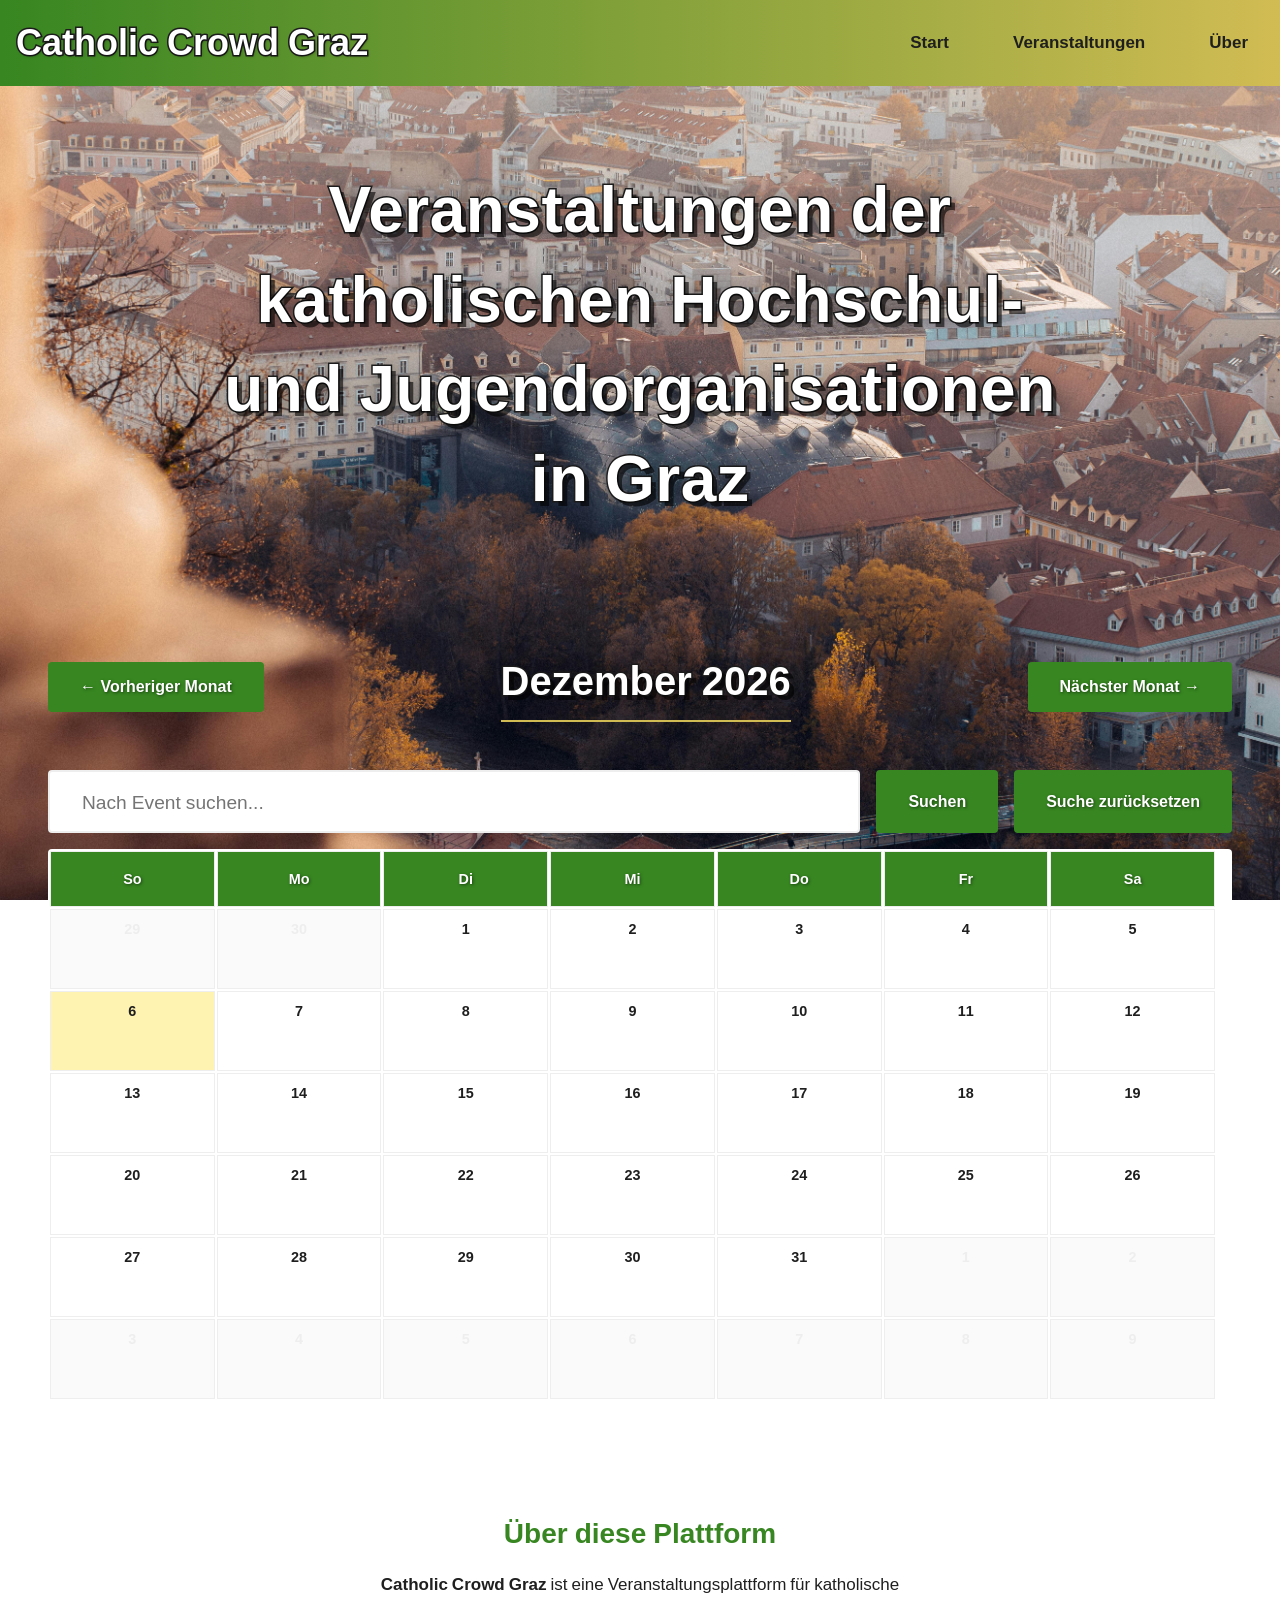
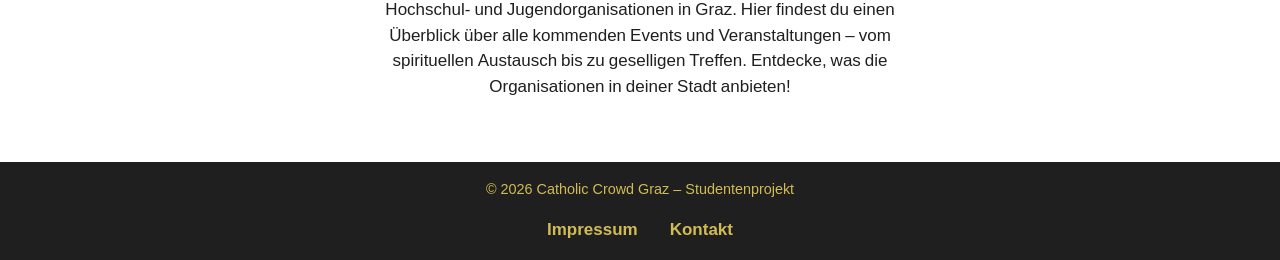
==== index.html @ bbdf63ba "Alternative Lösung für Schatten am Rand des Kalend" ====
<!DOCTYPE html>
<html lang="de">
<head>
    <meta charset="UTF-8">
    <meta name="viewport" content="width=device-width, initial-scale=1.0">
    <title>Catholic Crowd Graz – Event Calendar</title>
    <link rel="stylesheet" href="css/style.css">
</head>
<body>

    <header>
        <h1>Catholic Crowd Graz</h1>
        <nav>
            <a href="#start">Start</a>
            <a href="#veranstaltungen">Veranstaltungen</a>
            <a href="#about">Über</a>
        </nav>
    </header>

    <section class="banner" id="start">
        <h2>Veranstaltungen der katholischen Hochschul- und Jugendorganisationen in Graz</h2>
    </section>

    <main id="veranstaltungen">
        <div id="calendar-controls">
            <button id="prev-month">← Vorheriger Monat</button>
            <h2 id="month-title"></h2>
            <button id="next-month">Nächster Monat →</button>
        </div>
        <div id="search-container">
            <label for="search-input" class="sr-only">Suche</label>
            <input type="text" id="search-input" placeholder="Nach Event suchen...">
            <button id="search-button">Suchen</button>
            <button id="clear-search">Suche zurücksetzen</button>
        </div>
        <button id="calendar-help-btn" class="calendar-help-btn">ℹ️ Wie benutzt man den Kalender?</button>
        <div id="calendar-and-shadows">
            <div id="calendar"></div>
            <div id="shadows"></div>
        </div>
    </main>

    <aside id="calendar-help-modal" class="calendar-help-modal">
        <div class="calendar-help-content">
            <button id="close-help-modal" class="close-help-btn">✕</button>
            <h3>Wie benutzt man den Kalender?</h3>
            <p>Scrolle nach rechts, um weitere Tage zu sehen und drücke auf die Daten, um Informationen zu den Veranstaltungen zu erhalten.</p>
        </div>
    </aside>

    <aside id="search-panel">
        <button id="close-search-panel">✕</button>
        <div id="search-panel-title">Suchergebnisse</div>
        <div id="search-panel-results"></div>
    </aside>

    <section id="about" class="about">
        <h2>Über diese Plattform</h2>
        <p>
            <strong>Catholic Crowd Graz</strong> ist eine Veranstaltungsplattform für katholische Hochschul- und Jugendorganisationen in Graz. 
            Hier findest du einen Überblick über alle kommenden Events und Veranstaltungen – vom spirituellen Austausch bis zu geselligen Treffen. 
            Entdecke, was die Organisationen in deiner Stadt anbieten!
        </p>
    </section>

    <aside id="event-panel">
        <button id="close-panel">✕</button>
        <div id="event-details"></div>
    </aside>

    <footer>
        <p>&copy; 2026 Catholic Crowd Graz – Studentenprojekt</p>
        <nav>
            <a href="imprint.html">Impressum</a>
            <a href="mailto:anna.koell@gmx.at">Kontakt</a>
        </nav>
    </footer>

    <script src="js/main.js"></script>
    <script src="js/search.js"></script>
</body>
</html>
---- css/style.css ----
@font-face {
  font-family: 'Roboto';
  src: url('../fonts/roboto.woff2') format('woff2');
}

@font-face {
  font-family: 'Open Sans';
  src: url('../fonts/open-sans.woff2') format('woff2');
}

/* Variables */

:root {
  /* Farben */
  --primary-green: #378621;
  --secondary-gold: #D1BC53;
  --dark-gray: #1f1f1f;
  --light-gray: #EEEEEE;
  --white: #FFFFFF;


  /* Fonts */
  --font-headline: 'Roboto', sans-serif;
  --font-body: 'Open Sans', sans-serif;

  /* Größen (Mobile-first) */
  --font-size-body: 16px;
  --font-size-h1: 3rem;
  --font-size-h2: 2rem;
  --font-size-h3: 1.1rem;

  /* Spacing */
  --spacing-base: 1rem;
  --spacing-double: 2rem;
  --spacing-half: 0.5rem;
  --spacing-large: 3rem;

  /* Line-height (accessibility) */
  --line-height: 1.5;
  
  /* Text Effects */
  --text-shadow-subtle: 1px 1px 3px rgba(0, 0, 0, 0.5);
  --text-shadow-strong: 5px 5px 0px rgba(0, 0, 0, 0.6), 0 0 20px rgba(0, 0, 0, 0.4);
}

/* Reset */

* {
  margin: 0;
  padding: 0;
  box-sizing: border-box;
}

body {
  font-family: var(--font-body);
  font-size: var(--font-size-body);
  line-height: var(--line-height);
  color: var(--dark-gray);
  background-color: var(--white);
  display: grid;
  grid-template-columns: 1fr;
  grid-template-rows: auto auto 1fr auto auto;
  min-height: 100vh;
}

/* Tablet (768px+) */
@media (min-width: 768px) {
  :root {
    --font-size-h1: 2rem;
    --font-size-h2: 1.5rem;
    --font-size-h3: 1.25rem;
  }
}

/* Desktop (1200px+) */
@media (min-width: 1200px) {
  :root {
    --font-size-body: 17px;
    --font-size-h1: 2.25rem;
    --font-size-h2: 1.75rem;
    --font-size-h3: 1.5rem;
  }
}

h1, h2, h3 {
  font-family: var(--font-headline);
  font-weight: 700;
  margin-bottom: var(--spacing-base);
}

h1 { font-size: var(--font-size-h1); }
h2 { font-size: var(--font-size-h2); }
h3 { font-size: var(--font-size-h3); }

a {
  color: var(--primary-green);
  text-decoration: none;
  transition: opacity 0.2s ease;
}

a:hover {
  opacity: 0.8;
}

button {
  cursor: pointer;
  transition: background-color 0.2s ease;
}

/* Header */

header {
  background: #378621;
  background: linear-gradient(180deg,rgba(55, 134, 33, 1) 0%, rgba(209, 188, 83, 1) 100%);
  padding: var(--spacing-base);
  display: flex;
  justify-content: space-between;
  align-items: center;
  flex-wrap: wrap;
 
}

@media (min-width: 1200px) {
  header {
  background: #378621;
  background: linear-gradient(90deg,rgba(55, 134, 33, 1) 0%, rgba(209, 188, 83, 1) 100%);
  padding: var(--spacing-base);
  display: flex;
  justify-content: space-between;
  align-items: center;
  flex-wrap: wrap;
}
}


header h1 {
  color: var(--white);
  flex: 1;
  margin-bottom: 0;
  min-width: 200px;
  text-shadow: var(--text-shadow-subtle);
   paint-order: stroke fill;
  -webkit-text-stroke: 3px var(--dark-gray);
}

header nav {
  display: flex;
  gap: var(--spacing-double)
}

header nav a {
  color: var(--dark-gray);
  font-weight: 600;
  padding: var(--spacing-half) var(--spacing-base);
  border-bottom: 3px solid transparent;
  transition: border-color 0.2s ease;
}

header nav a:hover {
  opacity: 1;
  border-bottom-color: var(--dark-gray);
}

@media (max-width: 767px) {
  header {
    flex-direction: column;
    text-align: center;
  }

  header h1 {
    width: 100%;
    margin-bottom: var(--spacing-half);
  }

  header nav {
    gap: var(--spacing-base);
  }
}

/* Banner */

.banner {
  background-color: var(--secondary-gold);
  background-image: url('../images/pexels-usidz-36551806.jpg');
  background-size: cover;
  background-position: center;
  background-attachment: fixed;
  padding: var(--spacing-large) var(--spacing-base);
  text-align: center;
}

.banner h2 {
  font-size: 2.5rem;
  font-weight: 700;
  max-width: 900px;
  line-height: 1.4;
  margin: 0 auto;
  color: var(--white);
  text-shadow: var(--text-shadow-strong);
  paint-order: stroke fill;
  -webkit-text-stroke: 3px var(--dark-gray);
  letter-spacing: 0.5px;
}

.banner p {
  font-size: 1.8rem;
  font-weight: 500;
  max-width: 800px;
  line-height: 1.6;
  margin: 0 auto;
  color: var(--white);
  text-shadow: var(--text-shadow-strong);
}

@media (min-width: 768px) {
  .banner {
    padding: 4rem var(--spacing-double);
  }

  .banner h2 {
    font-size: 3.2rem;
  }

  .banner p {
    font-size: 2.2rem;
    font-weight: 600;
  }
}

@media (min-width: 1200px) {
  .banner {
    padding: 5rem var(--spacing-double);
  }

  .banner h2 {
    font-size: 4rem;
  }

  .banner p {
    font-size: 2.8rem;
    font-weight: 600;
  }
}

/* Calendar */

main {
  padding: var(--spacing-large);
  overflow-y: auto;
  background-image: url('../images/pexels-usidz-36551806.jpg');
  background-size: cover;
  background-position: center;
  background-attachment: fixed;
  background-color: #fafafa;
}

#calendar-controls {
  display: flex;
  justify-content: space-between;
  align-items: center;
  margin-bottom: var(--spacing-large);
  flex-wrap: wrap;
}

#calendar-controls button {
  font-size: 1rem;
  background-color: var(--primary-green);
  color: var(--white);
  padding: var(--spacing-half) var(--spacing-base);
  border: none;
  border-radius: 4px;
  font-weight: 600;
  text-shadow: var(--text-shadow-subtle);
}

#calendar-controls button:hover {
  background-color: var(--secondary-gold);
  color: var(--dark-gray);
  text-shadow: none;
}

@media (max-width: 767px) {
  #calendar-controls {
    gap: var(--spacing-base);
  }

  #calendar-controls h2 {
    order: -1;
    flex-basis: 100%;
    text-align: center;
  }

  #calendar-controls button {
    flex: 1;
    font-size: 1.2rem;
  }
}

@media (min-width: 1200px) {
  #calendar-controls button {
    font-size: 1rem;
    padding: var(--spacing-base) var(--spacing-double);
  }
}

/* Search */

#search-container {
  display: flex;
  gap: var(--spacing-base);
  margin-bottom: var(--spacing-base);
  flex-wrap: wrap;
}

#search-container button {
  font-size: 1rem;
}

.sr-only{
   position:absolute;
   left:-10000px;
   top:auto;
   width:1px;
   height:1px;
   overflow:hidden;
}

#search-container input {
  font-size: 1.5rem;
}



@media (min-width: 1200px) {
  #search-container button {
    font-size: 1rem;
    padding: var(--spacing-base) var(--spacing-double);
  }

  #search-container input {
    font-size: 1.2rem;
    padding: var(--spacing-base) var(--spacing-double);
  }
}
#search-input {
  flex: 1;
  min-width: 200px;
  padding: var(--spacing-half) var(--spacing-base);
  border: 2px solid var(--light-gray);
  border-radius: 4px;
  font-family: var(--font-body);
  font-size: var(--font-size-body);
  transition: border-color 0.2s ease;
}

#search-input:focus {
  outline: none;
  border-color: var(--primary-green);
  box-shadow: 0 0 5px rgba(184, 222, 151, 0.3);
}

#search-button {
  background-color: var(--primary-green);
  color: var(--white);
  padding: var(--spacing-half) var(--spacing-base);
  border: none;
  border-radius: 4px;
  font-weight: 600;
  text-shadow: var(--text-shadow-subtle);
}

#search-button:hover {
  background-color: var(--secondary-gold);
  color: var(--dark-gray);
  text-shadow: none;
}

#clear-search {
  background-color: var(--primary-green);
  color: var(--white);
  padding: var(--spacing-half) var(--spacing-base);
  border: none;
  border-radius: 4px;
  font-weight: 600;
  text-shadow: var(--text-shadow-subtle);
}

#clear-search:hover {
  background-color: var(--secondary-gold);
  color: var(--dark-gray);
  text-shadow: none;
}

@media (max-width: 767px) {
  #search-container {
    flex-direction: column;
    align-items: center;
    margin-left: -3rem;
    margin-right: -3rem;
    padding-left: var(--spacing-base);
    padding-right: var(--spacing-base);
  }

  #search-input {
    width: 100%;
  }

  #search-button,
  #clear-search {
    width: auto;
  }
}

#month-title {
  font-size: 2.5rem;
  margin: 0;
  color: var(--white);
  text-shadow: var(--text-shadow-strong);
  paint-order: stroke fill;
  -webkit-text-stroke: 3px var(--dark-gray);
  border-bottom: 2px solid var(--secondary-gold);
  padding-bottom: var(--spacing-half);
}

#calendar {
  background-color: var(--white);
  border-radius: 4px;
  overflow-x: auto;
  scrollbar-color: var(--primary-green);
  position: relative;
  scrollbar-gutter: stable;
}

#calendar-and-shadows {
  position: relative;
  width: auto;
}

#shadows {
  position: absolute;
  top: 0;
  left: 0;
  right: 0;
  bottom: 0;
  z-index: 2;
  pointer-events: none;
  display: none;
}


@media (min-width: 1200px) {
  #calendar {
    background-color: var(--white);;
    border-radius: 4px;
    overflow-x: auto;
  }
}


@media (max-width: 767px) { /*für mobile Geräte*/
  #calendar-and-shadows {
    margin-left: -1.5rem;
    margin-right: -1.5rem;
  }

  #calendar {
    margin-left: 0;
    margin-right: 0;
    border-radius: 0;
  }

  #shadows {
    display: block;
  }
}

#calendar table {
  width: auto; /*die Scroll-Bar hängt mit dieser Zeile zusammen*/
  min-width: 100%;
  table-layout: fixed;
  }


@media (min-width: 1200px) {
#calendar table {
  width: 100%;
  table-layout: fixed;
  overflow: hidden;
}
}


#calendar th,
#calendar td {
  border: 1px solid var(--light-gray);
  padding: var(--spacing-half);
  text-align: center;
  font-size: 0.9rem;
}

#calendar th {
  background-color: var(--primary-green);
  color: var(--white);
  font-weight: 700;
  padding: var(--spacing-base);
  text-shadow: var(--text-shadow-subtle);
}

#calendar td {
  height: 80px;
  vertical-align: top;
  cursor: pointer;
  transition: background-color 0.2s ease;
}

#calendar td:hover {
  background-color: #f9f9f9;
}

#calendar td.today {
  background-color: rgba(255, 215, 0, 0.3);
}

#calendar td.selected {
  border: 2px solid var(--primary-green);
}

#calendar td.other-month {
  color: var(--light-gray);
  background-color: #fafafa;
}

.event-item {
  overflow: hidden;
  text-overflow: ellipsis;
  white-space: nowrap;
  font-size: 0.85rem;
  padding: 2px 4px;
}

/* Event Panel */

#event-panel {
  position: fixed;
  top: 0;
  right: 0;
  width: 100%;
  height: 100%;
  max-width: 400px;
  background: #FFFFFF;
  background: linear-gradient(180deg,rgba(255, 255, 255, 1) 0%, rgba(209, 188, 83, 1) 100%);
  box-shadow: -2px 0 10px rgba(0, 0, 0, 0.1);
  z-index: 1000;
  padding: var(--spacing-base);
  overflow-y: auto;
  animation: slideInRight 0.3s ease;
  display: none;
  
}

#event-panel h3 {
  color: var(--primary-green);
}

@media (max-width: 767px) {
  #event-panel {
    max-width: 100%;
  }
  #event-panel h3 {
    font-size: 2rem;
  }
}




@keyframes slideInRight {
  from {
    transform: translateX(100%);
  }
  to {
    transform: translateX(0);
  }
}

#event-panel #close-panel {
  background: none;         
  border: none;             
  font-size: 1.5rem;        
  cursor: pointer;          
  float: right;             
  color: var(--primary-green); 
}

#event-panel #close-panel:hover {
  opacity: 0.6;
}

.event-detail {
  background-color: #f9f9f9;
  border-left: 4px solid var(--primary-green);
  padding: var(--spacing-base);
  border-radius: 4px;
  transition: box-shadow 0.2s ease;
  margin: var(--spacing-base)
} 

.event-detail:hover {
  box-shadow: 0 2px 8px rgba(0, 0, 0, 0.1);
}

.event-detail h4 {
  color: var(--primary-green);
  margin-bottom: var(--spacing-half);
  font-size: 1.05rem;
}

.event-detail p {
  margin-bottom: var(--spacing-half);
  font-size: 0.95rem;
  color: var(--dark-gray);
}

@media (max-width: 767px) {
  .event-detail h4{
    font-size: 2rem;
  }
  .event-detail p{
    font-size: 1.5rem;
  } 
}

/* Search Panel */

#search-panel {
  position: fixed;
  top: 0;
  left: 0;
  width: 100%;
  height: 100%;
  max-width: 400px;
  background: #FFFFFF;
  background: linear-gradient(180deg,rgba(255, 255, 255, 1) 0%, rgba(209, 188, 83, 1) 100%);
  box-shadow: 2px 0 10px rgba(0, 0, 0, 0.1);
  z-index: 1000;
  padding: var(--spacing-base);
  overflow-y: auto;
  animation: slideInLeft 0.3s ease;
  display: none;
}

@media (max-width: 767px) {
  #search-panel {
    max-width: 100%;
  }
}

@keyframes slideInLeft {
  from {
    transform: translateX(-100%);
  }
  to {
    transform: translateX(0);
  }
}

#search-panel #close-search-panel {
  background: none;         
  border: none;             
  font-size: 1.5rem;        
  cursor: pointer;          
  float: right;             
  color: var(--primary-green); 
}

#search-panel #close-search-panel:hover {
  opacity: 0.6;
}

#search-panel-title {
  clear: both;
  font-size: var(--font-size-h3);
  font-weight: 700;
  color: var(--primary-green);
  margin-bottom: var(--spacing-double);
  margin-top: var(--spacing-double);
}

@media (max-width: 767px) {
  #search-panel-title {
    font-size: 3rem;
    margin-top: var(--spacing-base);
    margin-bottom: var(--spacing-base);
  }
}
#search-panel-results {
  display: flex;
  flex-direction: column;
  gap: var(--spacing-base);
}

#search-panel .result-item {
  background-color: #f9f9f9;
  border-left: 4px solid var(--primary-green);
  padding: var(--spacing-base);
  border-radius: 4px;
  transition: box-shadow 0.2s ease;
}

#search-panel .result-item:hover {
  box-shadow: 0 2px 8px rgba(0, 0, 0, 0.1);
}

#search-panel .result-item h4 {
  color: var(--primary-green);
  margin-bottom: var(--spacing-half);
  font-size: 1.05rem;
}

#search-panel .result-item p {
  margin-bottom: var(--spacing-half);
  font-size: 0.95rem;
  color: var(--dark-gray);
}

@media (max-width: 767px) {
  #search-panel .result-item h4{
    font-size: 2rem;
  }
  #search-panel .result-item p{
    font-size: 1.5rem;
  } 
}


#search-panel .result-empty {
  text-align: center;
  color: #999;
  padding: var(--spacing-double);
  font-style: italic;
}

 /* About */

.about {
  padding: var(--spacing-large);
  background-color: #f9f9f9;
  background-image: url('../images/pexels-usidz-36551806.jpg');
  background-size: cover;
  background-position: center;
  background-attachment: fixed;
  position: relative;
}

@media (max-width: 767px) {
  .about {
    padding-bottom: calc(var(--spacing-large) + var(--spacing-large));
  }
}

.about::before {
  content: '';
  position: absolute;
  top: var(--spacing-double);
  bottom: var(--spacing-double);
  left: 50%;
  width: 50%;
  transform: translateX(-50%);
  background: rgba(255, 255, 255, 0.95);
  z-index: 1;
}

@media (max-width: 767px) {
  .about::before {
    top: var(--spacing-base);
    bottom: calc(var(--spacing-large) + var(--spacing-base));
    left: var(--spacing-base);
    right: var(--spacing-base);
    width: auto;
    transform: none;
  }
}

.about h2 {
  color: var(--primary-green);
  margin-bottom: var(--spacing-base);
  position: relative;
  z-index: 2;
  text-align: center;
  margin-left: auto;
  margin-right: auto;
}

.about p {
  margin-bottom: 0;
  position: relative;
  z-index: 2;
  text-align: center;
  max-width: 45%;
  margin-left: auto;
  margin-right: auto;
}

@media (max-width: 767px) {
  .about p {
    max-width: 100%;
  }
}

@media (min-width: 768px) {
  .about {
    padding: 3rem var(--spacing-double);
  }
}

@media (min-width: 1200px) {
  .about {
    padding: 4rem var(--spacing-double);
  }
}
 

/* Footer */

footer {
  background-color: var(--dark-gray);
  padding: var(--spacing-base);
  text-align: center;
}

footer p {
  color: var(--secondary-gold);
  margin-bottom: var(--spacing-base);
  font-size: 0.9rem;
}

footer nav {
  display: flex;
  justify-content: center;
  gap: var(--spacing-double);
}

footer a {
  color: var(--secondary-gold);
  font-weight: 600;
  transition: border-bottom-color 0.2s ease;
  border-bottom: 2px solid transparent;
}

footer a:hover {
  opacity: 1;
  border-bottom-color: var(--secondary-gold);
}


/* Impressum */
.container-imprint-content {
  background-color: #f9f9f9;
  background-image: none;

}

/* ========== Mobile Kalender-Hilfe ========== */

/* Info-Button – nur auf Mobile */
@media (max-width: 767px) {
  .calendar-help-btn {
    display: block;
    background-color: var(--primary-green);
    color: var(--white);
    padding: 0.5rem;
    border: none;
    border-radius: 4px;
    font-weight: 600;
    font-size: 1rem;
    margin-bottom: var(--spacing-base);
    margin-left: 0rem;
    margin-right: 0rem;
    padding-left: var(--spacing-base);
    padding-right: var(--spacing-base);
    width: 100%;
    cursor: pointer;
    transition: background-color 0.2s ease;
  }

  .calendar-help-btn:hover {
    background-color: var(--secondary-gold);
    color: var(--dark-gray);
  }
}

/* Desktop – kein Info-Button */
@media (min-width: 768px) {
  .calendar-help-btn {
    display: none;
  }
}

/* Hilfe-Modal */
.calendar-help-modal {
  position: fixed;
  top: 0;
  left: 0;
  width: 100%;
  height: 100%;
  background-color: rgba(0, 0, 0, 0.5);
  z-index: 2000;
  display: none;
  justify-content: center;
  align-items: center;
}

.calendar-help-modal.show {
  display: flex;
}

.calendar-help-content {
  background-color: var(--white);
  padding: var(--spacing-large);
  border-radius: 8px;
  max-width: 400px;
  width: 90%;
  box-shadow: 0 4px 20px rgba(0, 0, 0, 0.3);
  position: relative;
  animation: slideUp 0.3s ease;
}

@keyframes slideUp {
  from {
    transform: translateY(50px);
    opacity: 0;
  }
  to {
    transform: translateY(0);
    opacity: 1;
  }
}

.calendar-help-content h3 {
  margin-bottom: var(--spacing-base);
  color: var(--primary-green);
  margin-top: 0;
}

.calendar-help-content p {
  margin-bottom: 0;
  line-height: 1.6;
  font-size: 1rem;
  color: var(--dark-gray);
}

.close-help-btn {
  position: absolute;
  top: var(--spacing-half);
  right: var(--spacing-half);
  background: none;
  border: none;
  font-size: 1.5rem;
  cursor: pointer;
  color: var(--primary-green);
  transition: opacity 0.2s ease;
}

.close-help-btn:hover {
  opacity: 0.6;
}

@media (max-width: 767px) {
  .calendar-help-modal {
    align-items: flex-end;
  }

  .calendar-help-content {
    width: 100%;
    max-width: 100%;
    border-radius: 8px 8px 0 0;
  }
}


#calendar-shadows {
  position: absolute;
  top: 0;
  left: 0;
  width: 100%;
  height: 100%;
  pointer-events: none; /* Damit die Schatten nicht die Interaktion blockieren */
}
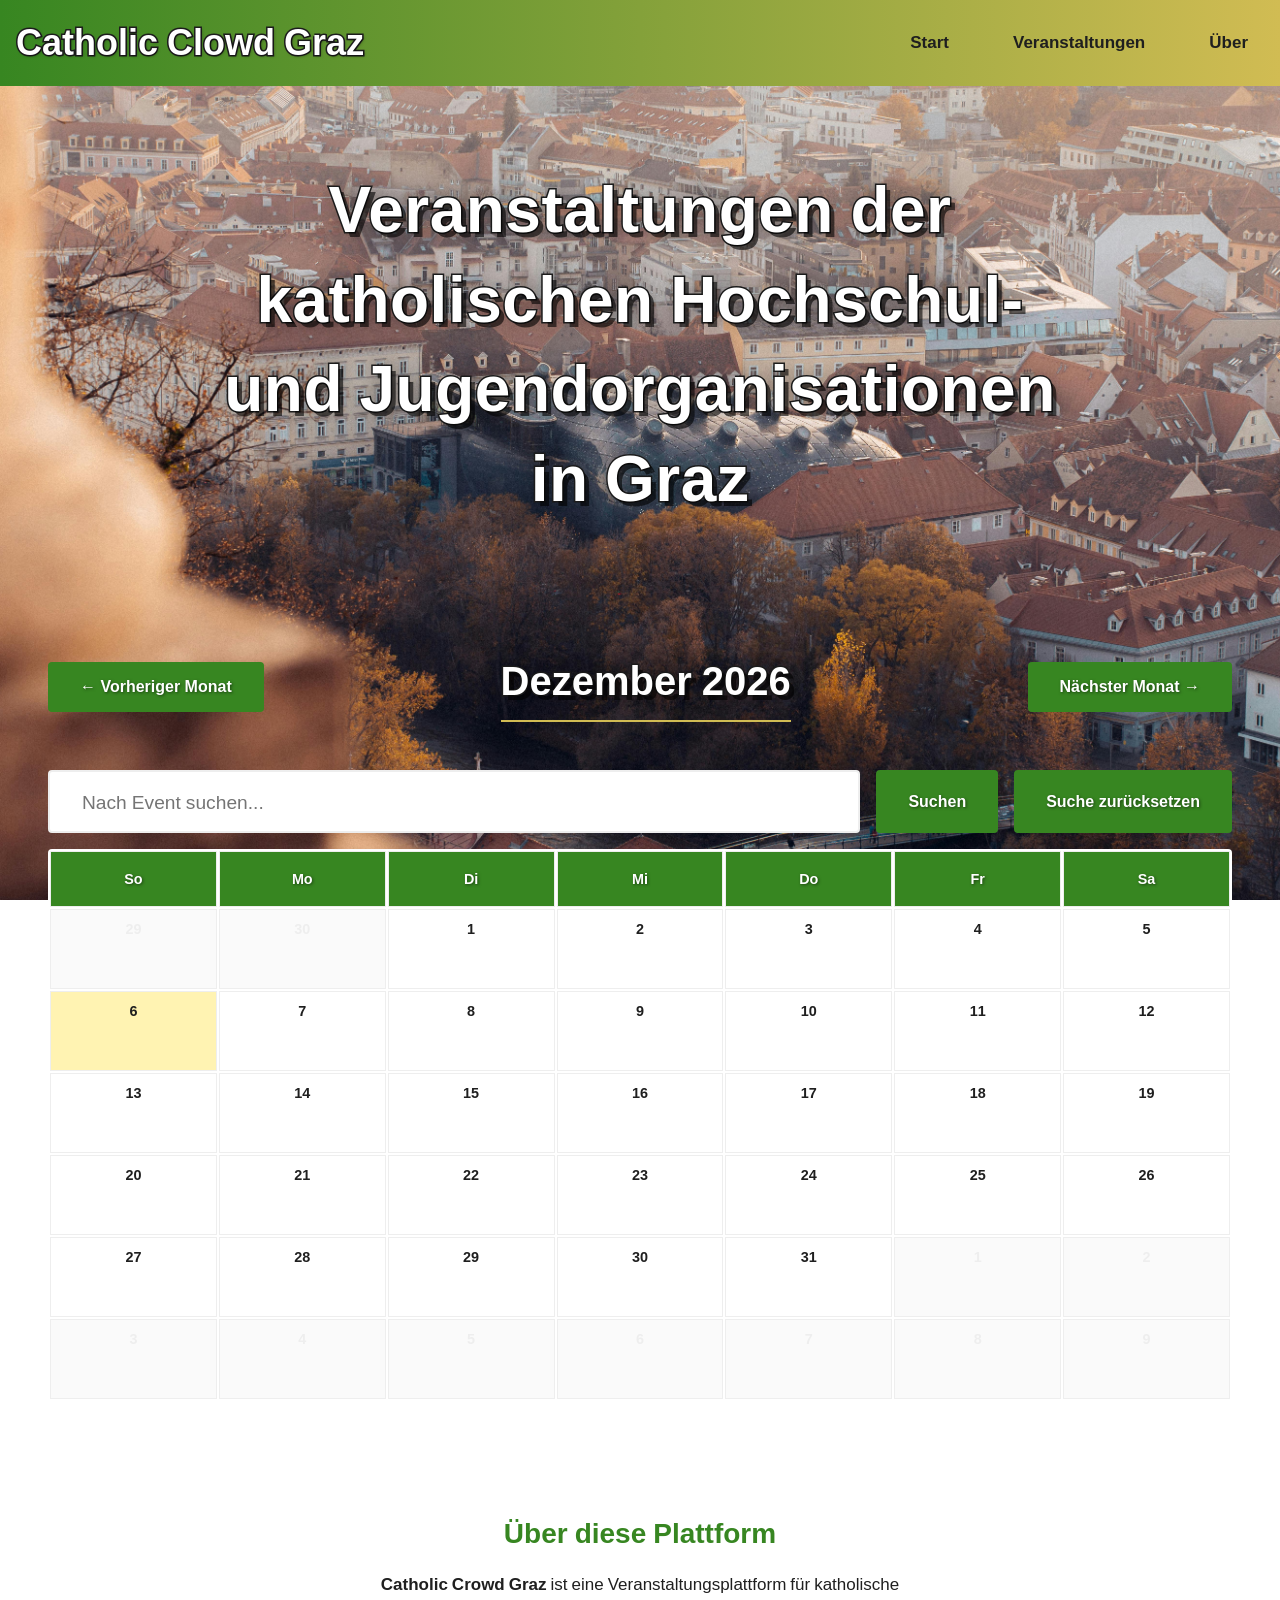
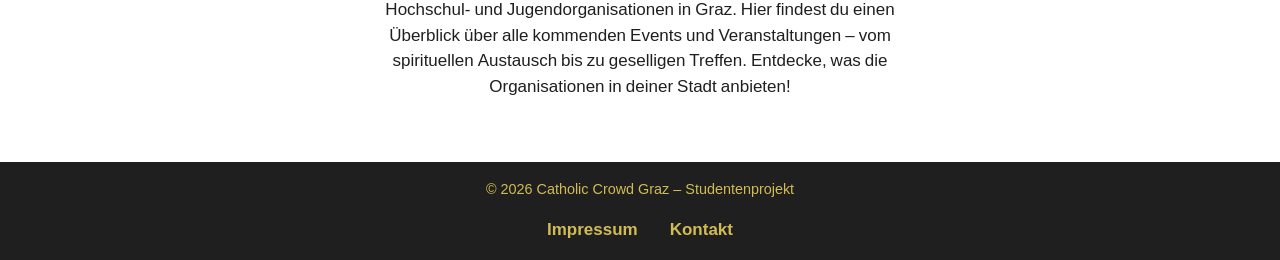
==== commit 06279d4d: "added pseudo element to body for background image,  added media query for mobile devices,  changed b" ====
--- a/index.html
+++ b/index.html
@@ -2,14 +2,14 @@
 <html lang="de">
 <head>
     <meta charset="UTF-8">
-    <meta name="viewport" content="width=device-width, initial-scale=1.0">
+    <meta name="viewport" content="width=device-width, initial-scale=1.0, maximum-scale=1.0, user-scalable=0">
     <title>Catholic Crowd Graz – Event Calendar</title>
     <link rel="stylesheet" href="css/style.css">
 </head>
-<body>
+<body class="body">
 
     <header>
-        <h1>Catholic Crowd Graz</h1>
+        <h1>Catholic Clowd Graz</h1>
         <nav>
             <a href="#start">Start</a>
             <a href="#veranstaltungen">Veranstaltungen</a>
--- a/css/style.css
+++ b/css/style.css
@@ -57,11 +57,35 @@
   font-size: var(--font-size-body);
   line-height: var(--line-height);
   color: var(--dark-gray);
-  background-color: var(--white);
   display: grid;
   grid-template-columns: 1fr;
   grid-template-rows: auto auto 1fr auto auto;
-  min-height: 100vh;
+
+  }
+
+
+
+@media(max-width: 767px) {
+  body::before {
+  content: '';
+  position: fixed;
+  top: 0;
+  left: 0;
+  width: 100%;
+  height: 100%;
+  background-image: url('../images/img-graz-cropped.jpg');
+  background-size: auto 1200px;
+  z-index: -1;
+}
+}
+
+@media (min-width: 767px) {
+  body {
+  background-image: url('../images/pexels-usidz-36551806.jpg');
+  background-size: cover;
+  background-position: center;
+  background-attachment: fixed;
+  }
 }
 
 /* Tablet (768px+) */
@@ -181,11 +205,6 @@
 /* Banner */
 
 .banner {
-  background-color: var(--secondary-gold);
-  background-image: url('../images/pexels-usidz-36551806.jpg');
-  background-size: cover;
-  background-position: center;
-  background-attachment: fixed;
   padding: var(--spacing-large) var(--spacing-base);
   text-align: center;
 }
@@ -248,11 +267,6 @@
 main {
   padding: var(--spacing-large);
   overflow-y: auto;
-  background-image: url('../images/pexels-usidz-36551806.jpg');
-  background-size: cover;
-  background-position: center;
-  background-attachment: fixed;
-  background-color: #fafafa;
 }
 
 #calendar-controls {
@@ -429,7 +443,7 @@
   overflow-x: auto;
   scrollbar-color: var(--primary-green);
   position: relative;
-  scrollbar-gutter: stable;
+  
 }
 
 #calendar-and-shadows {
@@ -745,11 +759,6 @@
 
 .about {
   padding: var(--spacing-large);
-  background-color: #f9f9f9;
-  background-image: url('../images/pexels-usidz-36551806.jpg');
-  background-size: cover;
-  background-position: center;
-  background-attachment: fixed;
   position: relative;
 }
 
@@ -986,4 +995,8 @@
   width: 100%;
   height: 100%;
   pointer-events: none; /* Damit die Schatten nicht die Interaktion blockieren */
-}+}
+
+
+
+
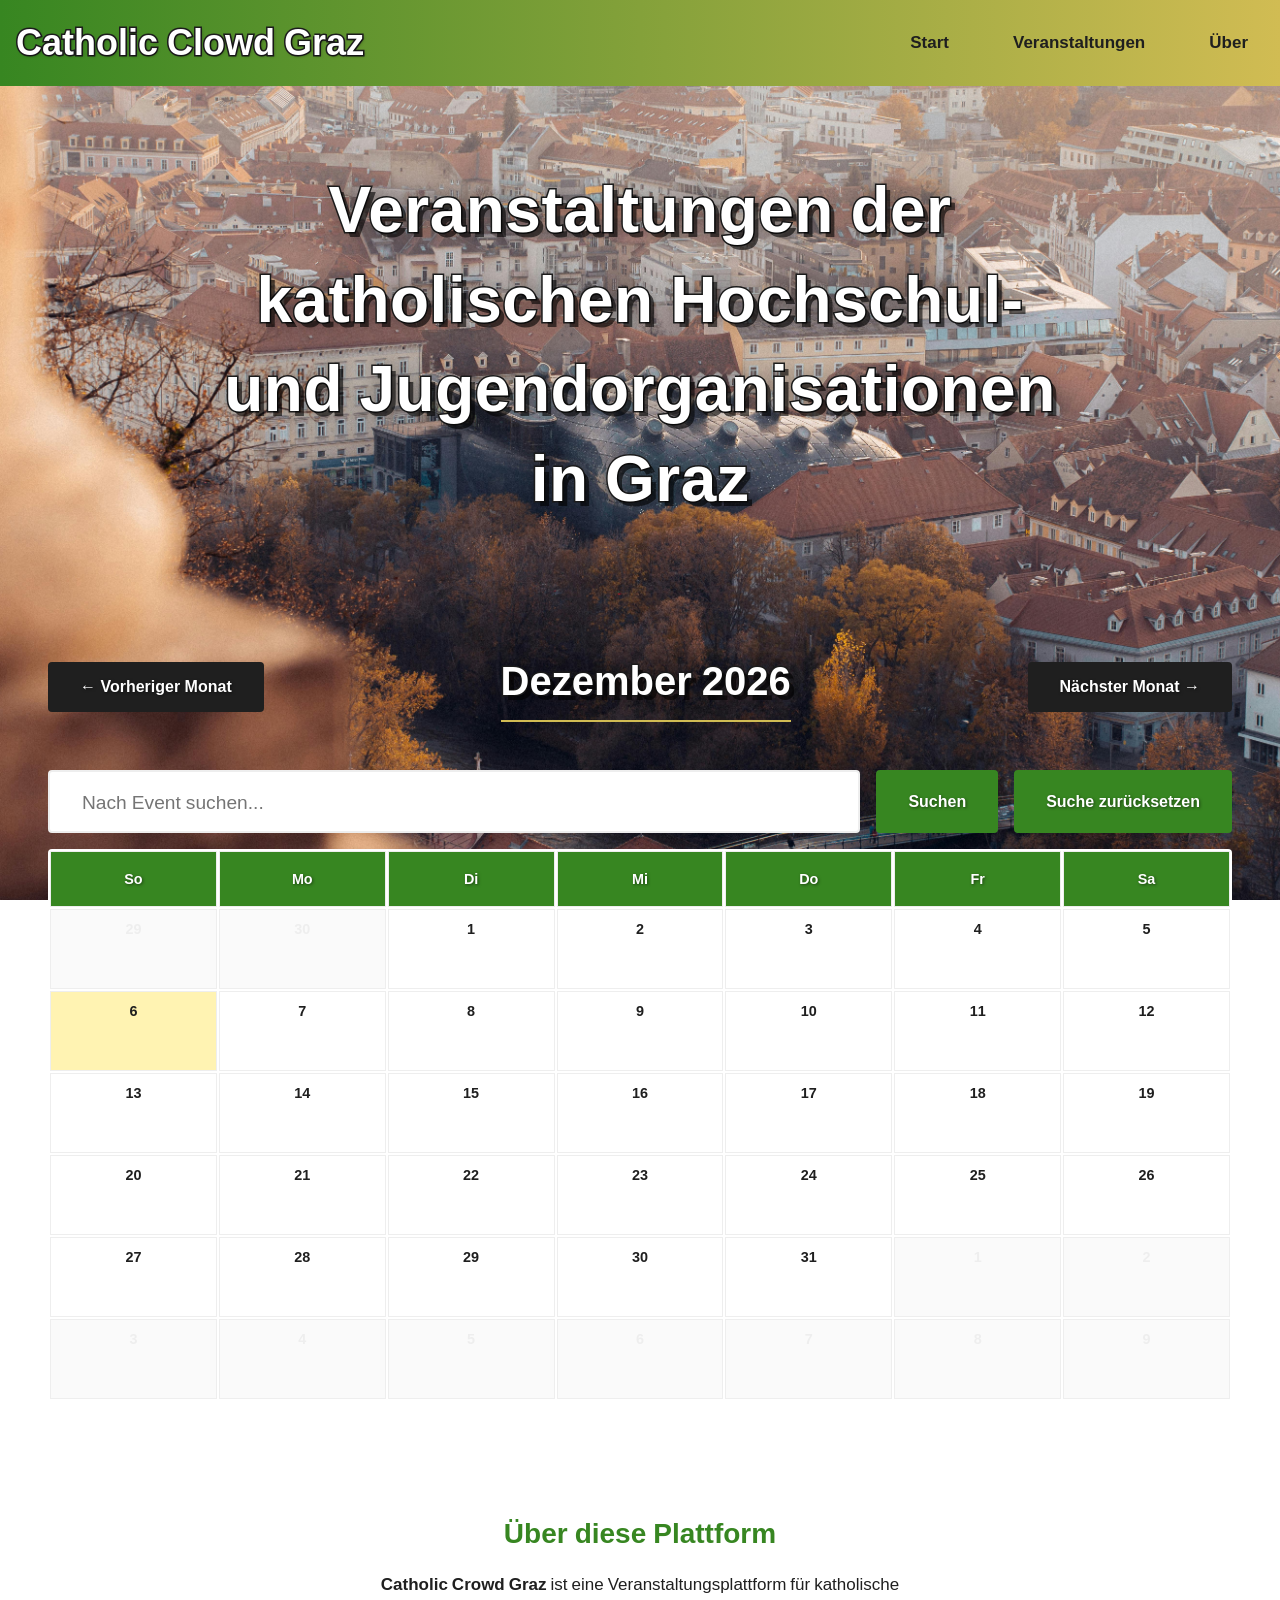
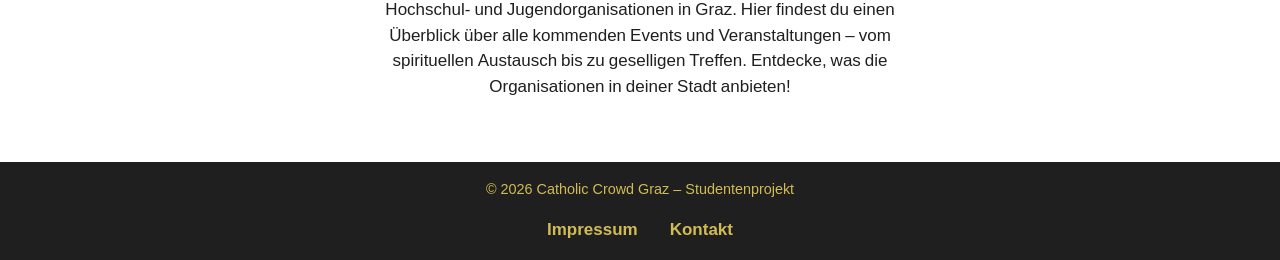
==== commit ab6e1e3f: "changed meta-viewport tag in index.html" ====
--- a/index.html
+++ b/index.html
@@ -2,7 +2,7 @@
 <html lang="de">
 <head>
     <meta charset="UTF-8">
-    <meta name="viewport" content="width=device-width, initial-scale=1.0, maximum-scale=1.0, user-scalable=0">
+    <meta name="viewport" content="width=device-width, initial-scale=1.0">
     <title>Catholic Crowd Graz – Event Calendar</title>
     <link rel="stylesheet" href="css/style.css">
 </head>
--- a/css/style.css
+++ b/css/style.css
@@ -279,7 +279,7 @@
 
 #calendar-controls button {
   font-size: 1rem;
-  background-color: var(--primary-green);
+  background-color: var(--dark-gray);
   color: var(--white);
   padding: var(--spacing-half) var(--spacing-base);
   border: none;
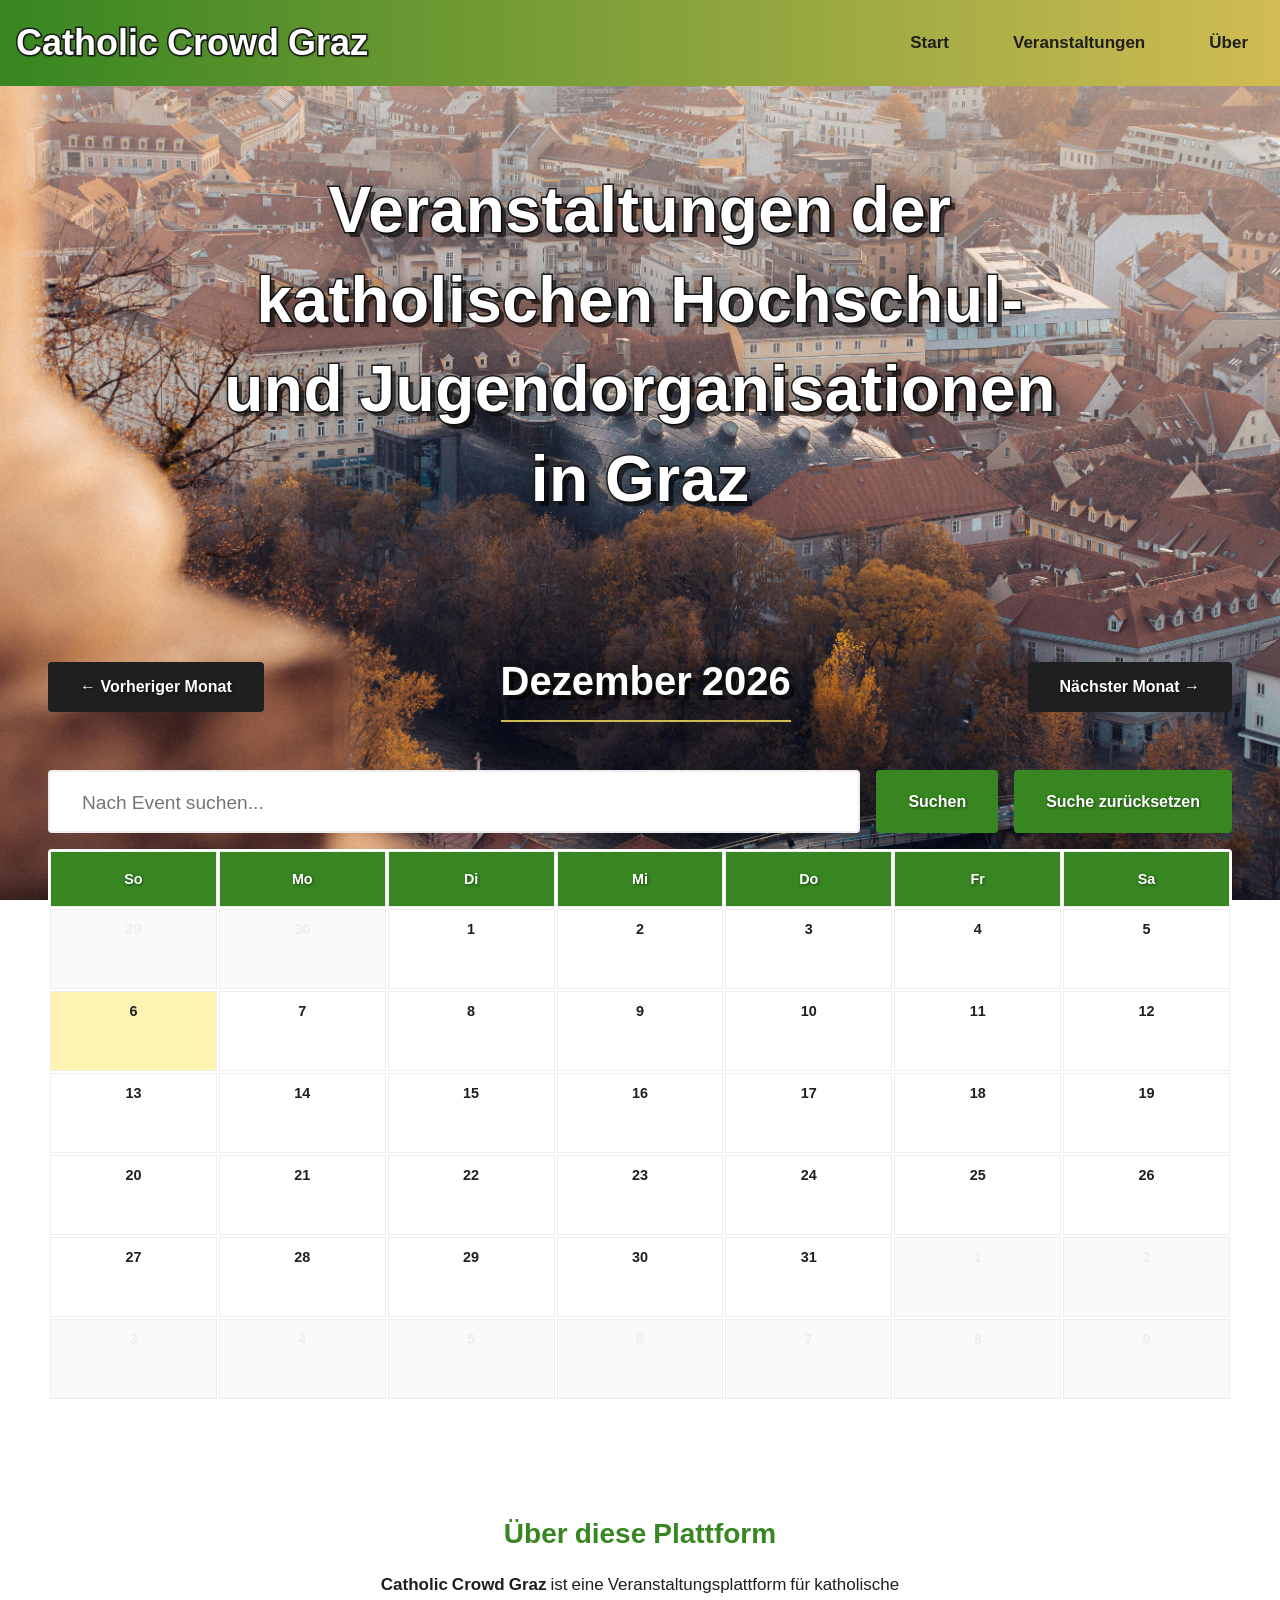
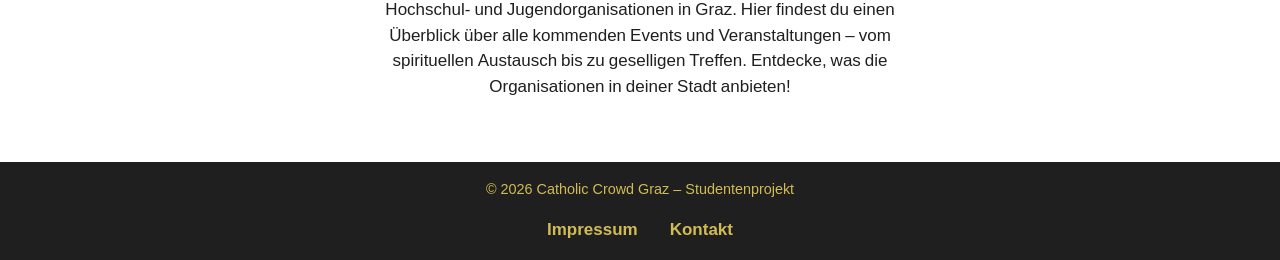
==== commit 9a28e0a2: "changed height of background image" ====
--- a/index.html
+++ b/index.html
@@ -9,7 +9,7 @@
 <body class="body">
 
     <header>
-        <h1>Catholic Clowd Graz</h1>
+        <h1>Catholic Crowd Graz</h1>
         <nav>
             <a href="#start">Start</a>
             <a href="#veranstaltungen">Veranstaltungen</a>
--- a/css/style.css
+++ b/css/style.css
@@ -71,10 +71,10 @@
   position: fixed;
   top: 0;
   left: 0;
-  width: 100%;
-  height: 100%;
+  width: 200dvw;
+  height: 200dvh;
   background-image: url('../images/img-graz-cropped.jpg');
-  background-size: auto 1200px;
+  background-size: auto 1500px;
   z-index: -1;
 }
 }
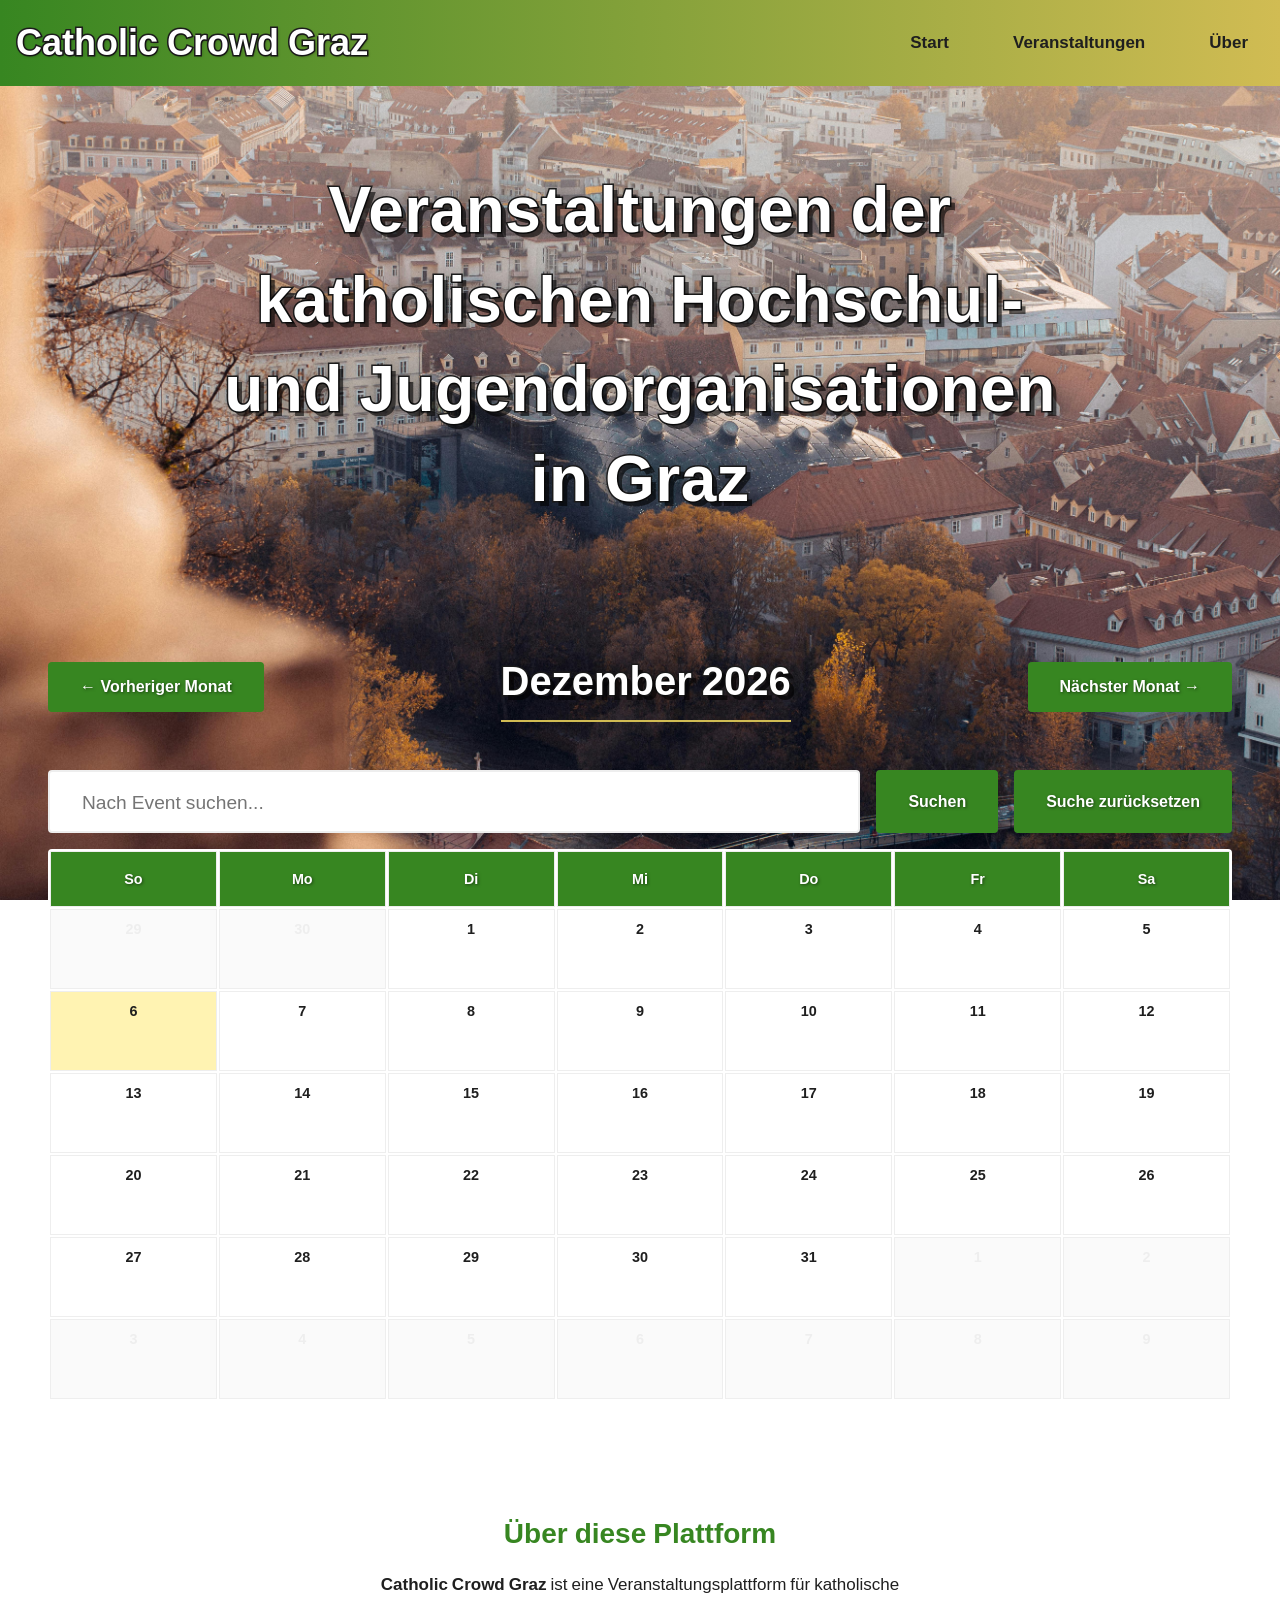
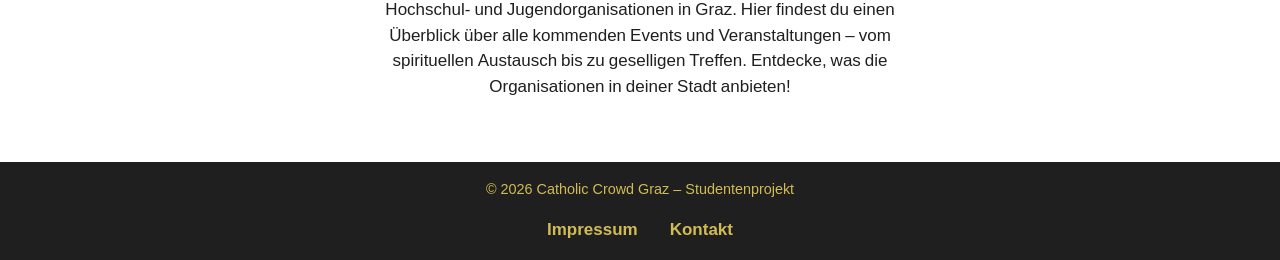
==== commit 8378f9bf: "minor adjustments for better layout and size" ====
--- a/index.html
+++ b/index.html
@@ -2,7 +2,7 @@
 <html lang="de">
 <head>
     <meta charset="UTF-8">
-    <meta name="viewport" content="width=device-width, initial-scale=1.0">
+    <meta name="viewport" content="width=device-width, initial-scale=1.0, maximum-scale=1.0">
     <title>Catholic Crowd Graz – Event Calendar</title>
     <link rel="stylesheet" href="css/style.css">
 </head>
--- a/css/style.css
+++ b/css/style.css
@@ -74,7 +74,7 @@
   width: 200dvw;
   height: 200dvh;
   background-image: url('../images/img-graz-cropped.jpg');
-  background-size: auto 1500px;
+  background-size: auto 1200px;
   z-index: -1;
 }
 }
@@ -279,7 +279,7 @@
 
 #calendar-controls button {
   font-size: 1rem;
-  background-color: var(--dark-gray);
+  background-color: var(--primary-green);
   color: var(--white);
   padding: var(--spacing-half) var(--spacing-base);
   border: none;
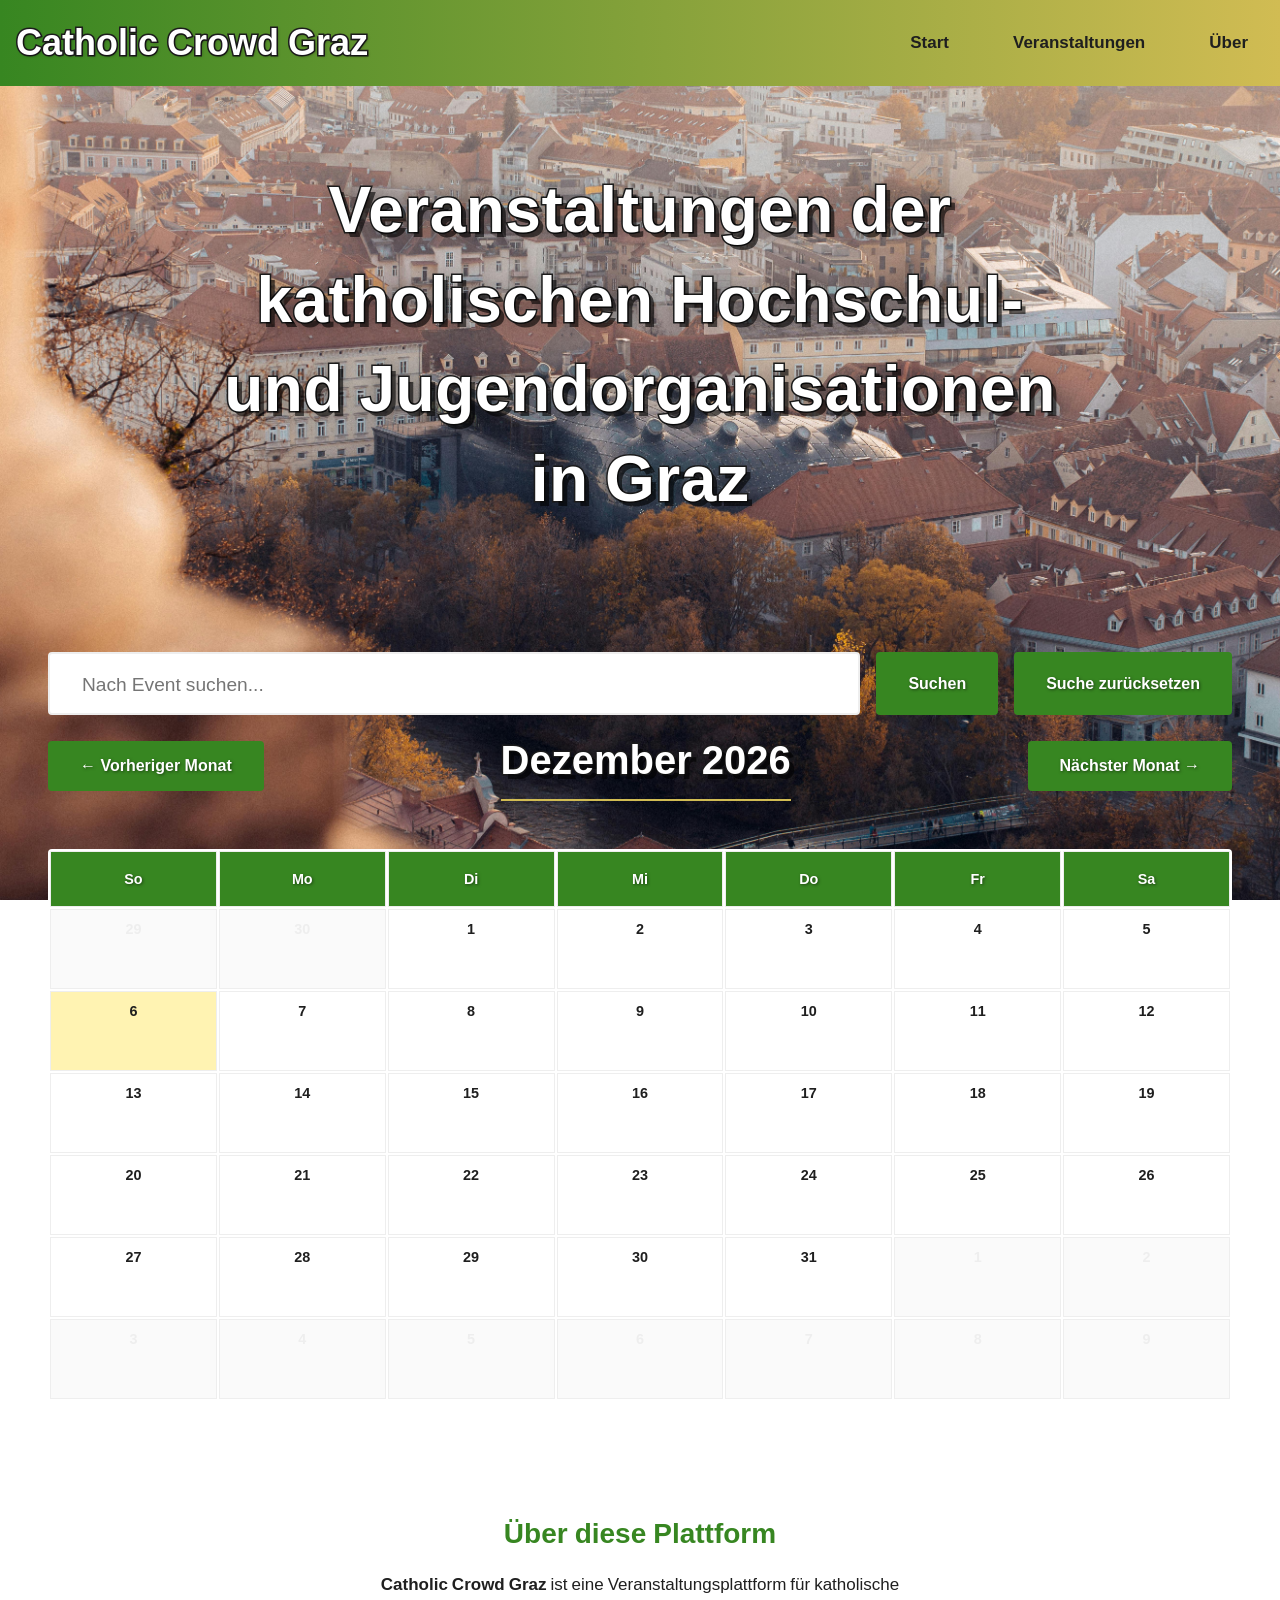
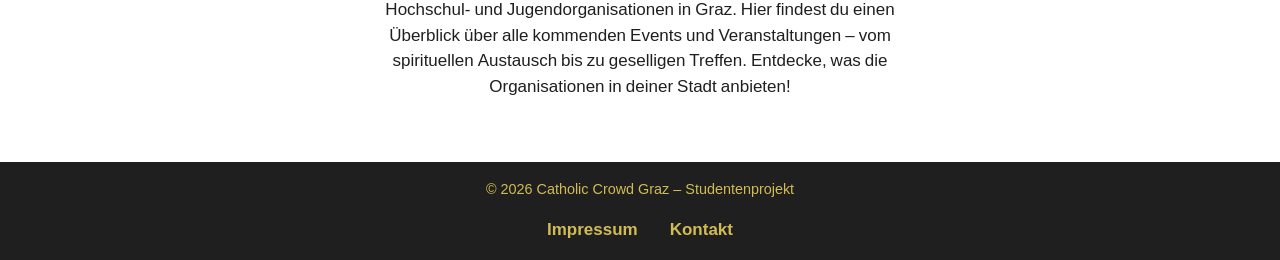
==== commit 05b9124b: "meta-tag bearbeitet und Üerschrift-Größen geändert um automatisches Zoomen auf mobile zu verhindern." ====
--- a/index.html
+++ b/index.html
@@ -2,7 +2,7 @@
 <html lang="de">
 <head>
     <meta charset="UTF-8">
-    <meta name="viewport" content="width=device-width, initial-scale=1.0, maximum-scale=1.0">
+    <meta name="viewport" content="width=device-width, initial-scale=1.0, maximum-scale=2.0, user-scalable=yes">
     <title>Catholic Crowd Graz – Event Calendar</title>
     <link rel="stylesheet" href="css/style.css">
 </head>
@@ -22,11 +22,6 @@
     </section>
 
     <main id="veranstaltungen">
-        <div id="calendar-controls">
-            <button id="prev-month">← Vorheriger Monat</button>
-            <h2 id="month-title"></h2>
-            <button id="next-month">Nächster Monat →</button>
-        </div>
         <div id="search-container">
             <label for="search-input" class="sr-only">Suche</label>
             <input type="text" id="search-input" placeholder="Nach Event suchen...">
@@ -34,6 +29,12 @@
             <button id="clear-search">Suche zurücksetzen</button>
         </div>
         <button id="calendar-help-btn" class="calendar-help-btn">ℹ️ Wie benutzt man den Kalender?</button>
+        <div id="calendar-controls">
+            <button id="prev-month">← Vorheriger Monat</button>
+            <h2 id="month-title"></h2>
+            <button id="next-month">Nächster Monat →</button>
+        </div>
+        
         <div id="calendar-and-shadows">
             <div id="calendar"></div>
             <div id="shadows"></div>
--- a/css/style.css
+++ b/css/style.css
@@ -26,7 +26,7 @@
 
   /* Größen (Mobile-first) */
   --font-size-body: 16px;
-  --font-size-h1: 3rem;
+  --font-size-h1: 2.3rem;
   --font-size-h2: 2rem;
   --font-size-h3: 1.1rem;
 
@@ -210,7 +210,7 @@
 }
 
 .banner h2 {
-  font-size: 2.5rem;
+  font-size: 1.9rem;
   font-weight: 700;
   max-width: 900px;
   line-height: 1.4;
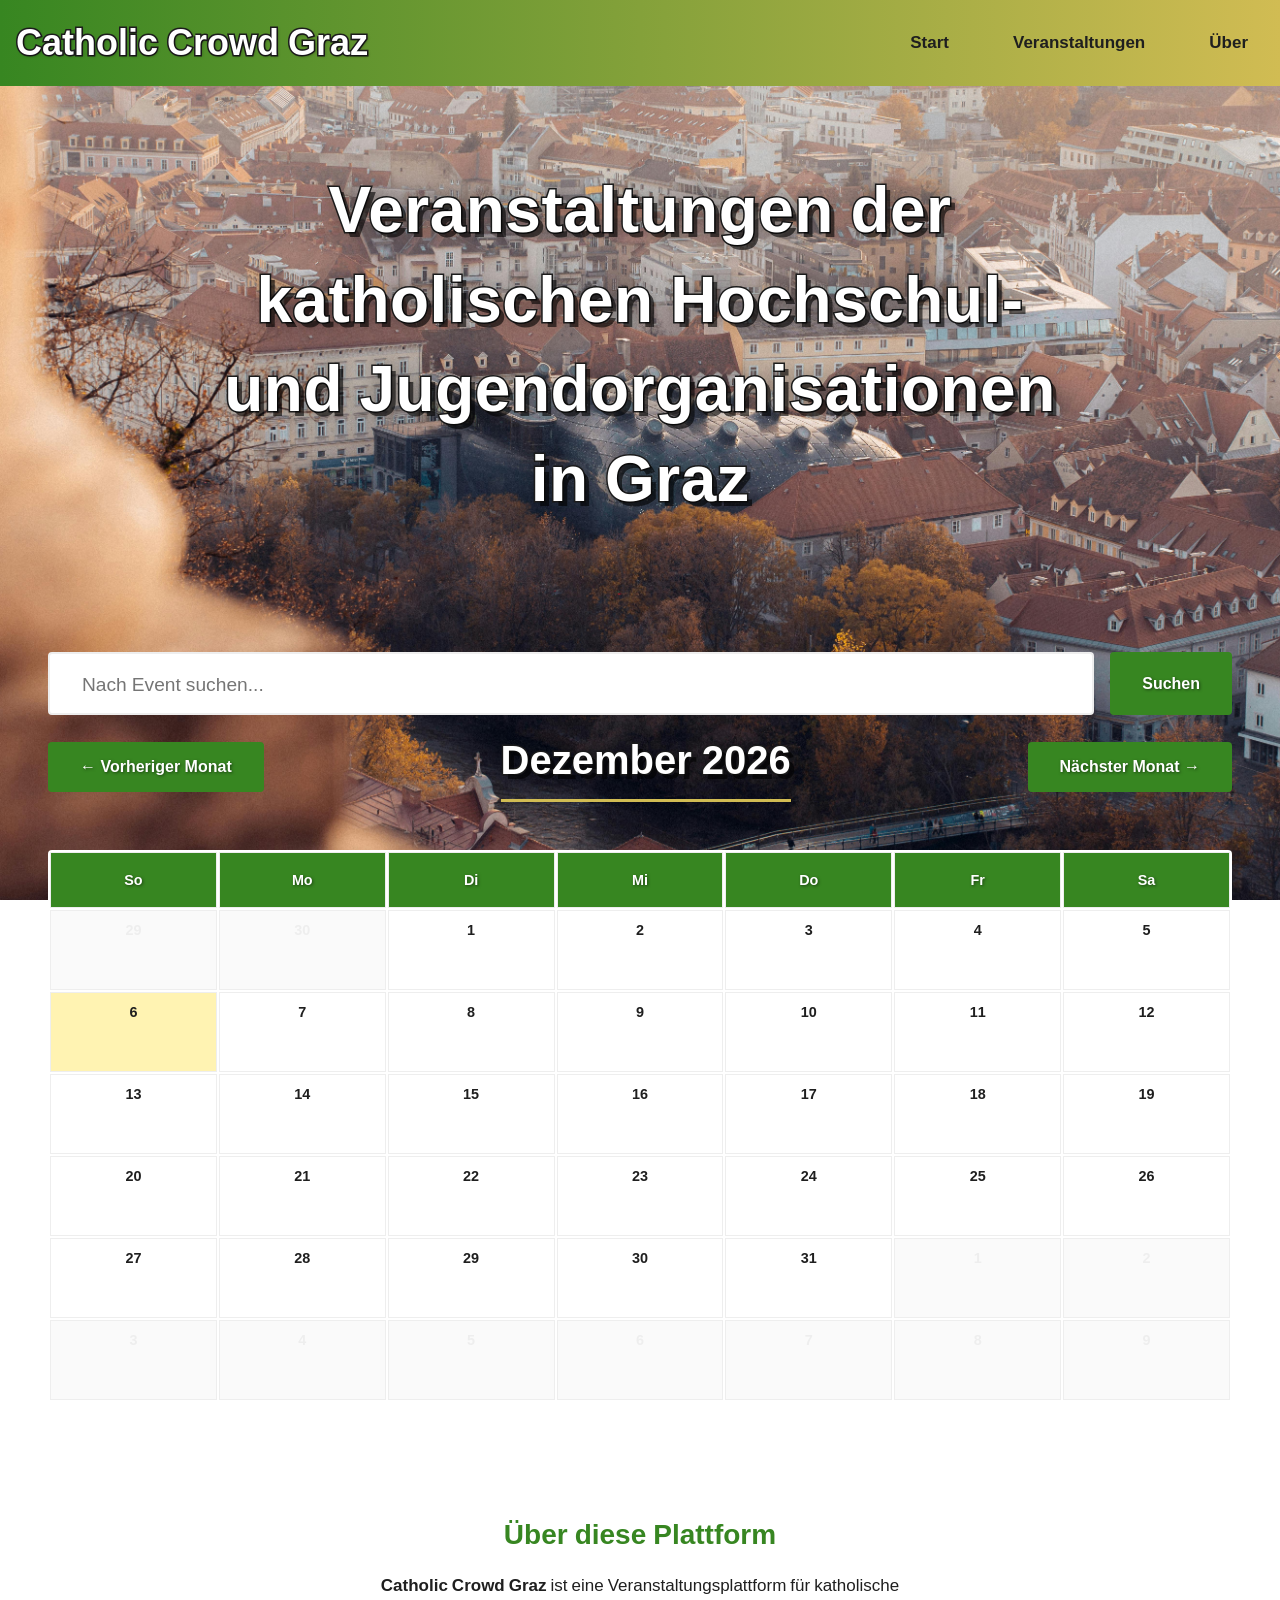
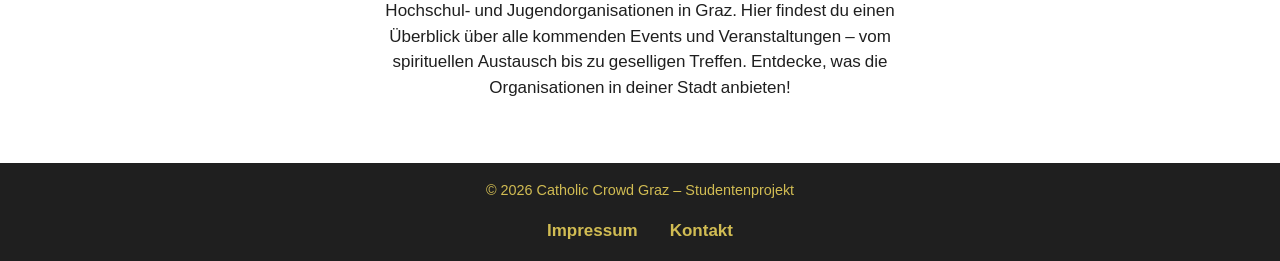
==== commit 14756ac4: "Datei umbenannt um den Inhalt klarer zu machen" ====
--- a/index.html
+++ b/index.html
@@ -26,7 +26,6 @@
             <label for="search-input" class="sr-only">Suche</label>
             <input type="text" id="search-input" placeholder="Nach Event suchen...">
             <button id="search-button">Suchen</button>
-            <button id="clear-search">Suche zurücksetzen</button>
         </div>
         <button id="calendar-help-btn" class="calendar-help-btn">ℹ️ Wie benutzt man den Kalender?</button>
         <div id="calendar-controls">
@@ -45,7 +44,7 @@
         <div class="calendar-help-content">
             <button id="close-help-modal" class="close-help-btn">✕</button>
             <h3>Wie benutzt man den Kalender?</h3>
-            <p>Scrolle nach rechts, um weitere Tage zu sehen und drücke auf die Daten, um Informationen zu den Veranstaltungen zu erhalten.</p>
+            <p>Wische nach rechts oder links, um weitere Wochentage anzuzeigen. Tippe auf ein Datum, um Informationen zu den Veranstaltungen zu erhalten.</p>
         </div>
     </aside>
 
--- a/css/style.css
+++ b/css/style.css
@@ -64,6 +64,7 @@
   }
 
 
+/* Background Images: auf mobile Pseudo-Element mit position:fixed um Veränderung der Größe bei Erscheinen/Verstecken der Adressleiste zu verhindern (das führt zu einer ständigen Änderung des Viewports, was der Referenzpunkt bei "background-attachment: fixed" ist  */
 
 @media(max-width: 767px) {
   body::before {
@@ -275,6 +276,15 @@
   align-items: center;
   margin-bottom: var(--spacing-large);
   flex-wrap: wrap;
+  margin-left: -2rem;
+  margin-right: -2rem;
+}
+
+@media (min-width: 767px) {
+  #calendar-controls {
+    margin-left: auto;
+    margin-right: auto;
+  }
 }
 
 #calendar-controls button {
@@ -390,22 +400,6 @@
   text-shadow: none;
 }
 
-#clear-search {
-  background-color: var(--primary-green);
-  color: var(--white);
-  padding: var(--spacing-half) var(--spacing-base);
-  border: none;
-  border-radius: 4px;
-  font-weight: 600;
-  text-shadow: var(--text-shadow-subtle);
-}
-
-#clear-search:hover {
-  background-color: var(--secondary-gold);
-  color: var(--dark-gray);
-  text-shadow: none;
-}
-
 @media (max-width: 767px) {
   #search-container {
     flex-direction: column;
@@ -420,8 +414,7 @@
     width: 100%;
   }
 
-  #search-button,
-  #clear-search {
+  #search-button {
     width: auto;
   }
 }
@@ -433,7 +426,7 @@
   text-shadow: var(--text-shadow-strong);
   paint-order: stroke fill;
   -webkit-text-stroke: 3px var(--dark-gray);
-  border-bottom: 2px solid var(--secondary-gold);
+  border-bottom: 3px solid var(--secondary-gold);
   padding-bottom: var(--spacing-half);
 }
 
@@ -474,8 +467,8 @@
 
 @media (max-width: 767px) { /*für mobile Geräte*/
   #calendar-and-shadows {
-    margin-left: -1.5rem;
-    margin-right: -1.5rem;
+    margin-left: -2.5rem;
+    margin-right: -2.5rem;
   }
 
   #calendar {
@@ -617,33 +610,35 @@
   padding: var(--spacing-base);
   border-radius: 4px;
   transition: box-shadow 0.2s ease;
-  margin: var(--spacing-base)
+  margin-bottom: var(--spacing-base);
 } 
 
 .event-detail:hover {
   box-shadow: 0 2px 8px rgba(0, 0, 0, 0.1);
 }
 
+.event-detail h4{
+    font-size: 1.4rem;
+    color: var(--primary-green);
+    margin-bottom: var(--spacing-half);
+  }
+.event-detail p{
+    font-size: 1.3rem;
+    color: var(--dark-gray);
+    margin-bottom: var(--spacing-half);
+  } 
+
+@media (min-width: 767px) {
 .event-detail h4 {
-  color: var(--primary-green);
-  margin-bottom: var(--spacing-half);
   font-size: 1.05rem;
 }
-
 .event-detail p {
-  margin-bottom: var(--spacing-half);
   font-size: 0.95rem;
-  color: var(--dark-gray);
-}
-
-@media (max-width: 767px) {
-  .event-detail h4{
-    font-size: 2rem;
-  }
-  .event-detail p{
-    font-size: 1.5rem;
-  } 
-}
+}}
+
+
+
+
 
 /* Search Panel */
 
@@ -694,18 +689,19 @@
 
 #search-panel-title {
   clear: both;
-  font-size: var(--font-size-h3);
+  font-size: var(--font-size-h2);
   font-weight: 700;
   color: var(--primary-green);
-  margin-bottom: var(--spacing-double);
-  margin-top: var(--spacing-double);
-}
-
-@media (max-width: 767px) {
+  margin-top: var(--spacing-base);
+  margin-bottom: var(--spacing-base);
+}
+
+@media (min-width: 767px) {
   #search-panel-title {
-    font-size: 3rem;
-    margin-top: var(--spacing-base);
-    margin-bottom: var(--spacing-base);
+    font-size: var(--font-size-h3);
+    margin-bottom: var(--spacing-double);
+    margin-top: var(--spacing-double);
+  
   }
 }
 #search-panel-results {
@@ -729,21 +725,21 @@
 #search-panel .result-item h4 {
   color: var(--primary-green);
   margin-bottom: var(--spacing-half);
-  font-size: 1.05rem;
+  font-size: 1.4rem;
 }
 
 #search-panel .result-item p {
   margin-bottom: var(--spacing-half);
-  font-size: 0.95rem;
+  font-size: 1.3rem;
   color: var(--dark-gray);
 }
 
-@media (max-width: 767px) {
+@media (min-width: 767px) {
   #search-panel .result-item h4{
-    font-size: 2rem;
+    font-size: 1.05rem;
   }
   #search-panel .result-item p{
-    font-size: 1.5rem;
+    font-size: 0.95rem;
   } 
 }
 
@@ -878,16 +874,12 @@
     display: block;
     background-color: var(--primary-green);
     color: var(--white);
-    padding: 0.5rem;
+    padding: 0.3rem;
     border: none;
     border-radius: 4px;
     font-weight: 600;
     font-size: 1rem;
     margin-bottom: var(--spacing-base);
-    margin-left: 0rem;
-    margin-right: 0rem;
-    padding-left: var(--spacing-base);
-    padding-right: var(--spacing-base);
     width: 100%;
     cursor: pointer;
     transition: background-color 0.2s ease;
